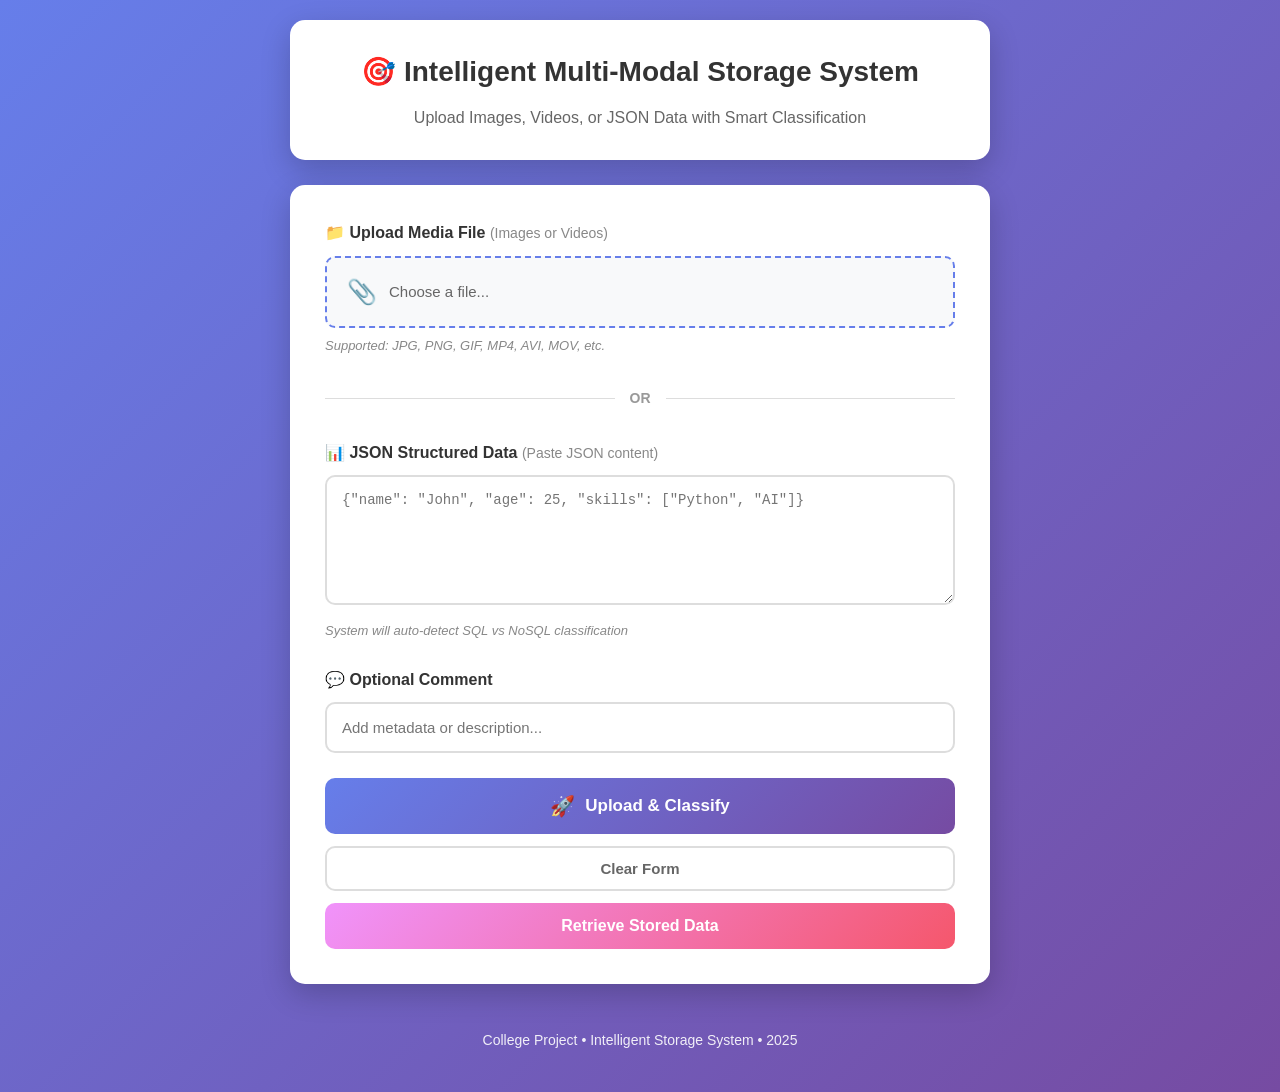
==== frontend/index.html @ 04abd2ca "first commit" ====
<!DOCTYPE html>
<html lang="en">

<head>
    <meta charset="UTF-8">
    <meta name="viewport" content="width=device-width, initial-scale=1.0">
    <title>Intelligent Multi-Modal Storage System</title>
    <link rel="stylesheet" href="style.css">
</head>

<body>
    <!-- Main Container -->
    <div class="container">

        <!-- Title Banner -->
        <header class="banner">
            <h1>🎯 Intelligent Multi-Modal Storage System</h1>
            <p class="subtitle">Upload Images, Videos, or JSON Data with Smart Classification</p>
        </header>

        <!-- Upload Form Card -->
        <div class="card">
            <form id="uploadForm" method="POST" action="http://127.0.0.1:5000/upload" enctype="multipart/form-data">

                <!-- File Upload Section -->
                <div class="form-section">
                    <label for="media_file" class="form-label">
                        📁 Upload Media File
                        <span class="label-hint">(Images or Videos)</span>
                    </label>
                    <div class="file-input-wrapper">
                        <input type="file" id="media_file" name="file" accept="image/*,video/*" class="file-input">
                        <label for="media_file" class="file-input-label">
                            <span class="file-icon">📎</span>
                            <span id="fileName">Choose a file...</span>
                        </label>
                    </div>
                    <p class="input-hint">Supported: JPG, PNG, GIF, MP4, AVI, MOV, etc.</p>
                </div>

                <!-- Divider -->
                <div class="divider">
                    <span>OR</span>
                </div>

                <!-- JSON Input Section -->
                <div class="form-section">
                    <label for="json_text" class="form-label">
                        📊 JSON Structured Data
                        <span class="label-hint">(Paste JSON content)</span>
                    </label>
                    <textarea id="json_text" name="json_data"
                        placeholder='{"name": "John", "age": 25, "skills": ["Python", "AI"]}' rows="6"
                        class="json-textarea"></textarea>
                    <p class="input-hint">System will auto-detect SQL vs NoSQL classification</p>
                </div>

                <!-- Comment Section -->
                <div class="form-section">
                    <label for="comment" class="form-label">
                        💬 Optional Comment
                    </label>
                    <input type="text" id="comment" name="comment" placeholder="Add metadata or description..."
                        class="comment-input">
                </div>

                <!-- Submit Button -->
                <button type="submit" class="submit-btn">
                    <span class="btn-icon">🚀</span>
                    Upload & Classify
                </button>

                <!-- Clear Form Button -->
                <button type="button" class="clear-btn" onclick="clearForm()">
                    Clear Form
                </button>

                <button type="button" class="retrieve-btn" onclick="retrieveData()">
                    Retrieve Stored Data
                </button>


            </form>
        </div>

        <!-- Result Display Area -->
        <div id="result" class="result-container" style="display: none;">
            <!-- Results will be dynamically inserted here -->
        </div>

        <!-- Footer Info -->
        <footer class="footer">
            <p>College Project • Intelligent Storage System • 2025</p>
        </footer>
    </div>

    <!-- JavaScript for Form Handling -->
    <script>
        // Display selected filename in custom file input
        document.getElementById('media_file').addEventListener('change', function (e) {
            const fileName = e.target.files[0]?.name || 'Choose a file...';
            document.getElementById('fileName').textContent = fileName;
        });

        // Handle form submission with AJAX
        document.getElementById('uploadForm').addEventListener('submit', async function (e) {
            // Prevent default form submission (page reload)
            e.preventDefault();

            // Get the result container
            const resultDiv = document.getElementById('result');

            // Show loading state
            resultDiv.style.display = 'block';
            resultDiv.innerHTML = `
                <div class="loading">
                    <div class="spinner"></div>
                    <p>Processing your upload...</p>
                </div>
            `;

            try {
                // Create FormData object from the form
                const formData = new FormData(this);

                // Send POST request to backend using Fetch API
                const response = await fetch('http://127.0.0.1:5000/upload', {
                    method: 'POST',
                    body: formData
                });

                // Parse JSON response from server
                const data = await response.json();

                // Check if request was successful
                if (response.ok) {
                    // Display SUCCESS result
                    displaySuccess(data);
                } else {
                    // Display ERROR result
                    displayError(data);
                }

            } catch (error) {
                // Handle network errors or unexpected issues
                resultDiv.innerHTML = `
                    <div class="result-card error-card">
                        <div class="result-header error">
                            <span class="result-icon">❌</span>
                            <h3>Connection Error</h3>
                        </div>
                        <div class="result-body">
                            <p><strong>Error:</strong> ${error.message}</p>
                            <p class="error-hint">Please ensure the backend server is running on http://127.0.0.1:5000</p>
                        </div>
                    </div>
                `;
            }
        });

        /**
         * Display successful upload result
         * @param {Object} data - Response data from backend
         */
        function displaySuccess(data) {
            const resultDiv = document.getElementById('result');

            const typeIcons = {
                'image': '🖼️',
                'video': '🎬',
                'json': '📊'
            };

            const storageIcons = {
                'images': '🖼️',
                'videos': '🎬',
                'sql': '🗄️',
                'nosql': '📦'
            };

            // Determine the file path based on storage type
            let viewLink = '';
            if (data.filename) {
                let folder = data.chosen_storage;
                if (folder === 'sql' || folder === 'nosql') {
                    folder = 'json_data';
                }
                viewLink = `http://127.0.0.1:5000/storage/${folder}/${data.filename}`;
            }

            // Build HTML for success result
            resultDiv.innerHTML = `
        <div class="result-card success-card">
            <div class="result-header success">
                <span class="result-icon">✅</span>
                <h3>Upload Successful!</h3>
            </div>
            <div class="result-body">
                <div class="result-item">
                    <span class="item-label">Input Type:</span>
                    <span class="item-value">
                        ${typeIcons[data.input_type] || '📄'} 
                        ${data.input_type.toUpperCase()}
                    </span>
                </div>
                <div class="result-item">
                    <span class="item-label">Storage Location:</span>
                    <span class="item-value">
                        ${storageIcons[data.chosen_storage] || '💾'} 
                        ${data.chosen_storage.toUpperCase()}
                    </span>
                </div>
                ${data.filename ? `
                <div class="result-item">
                    <span class="item-label">Filename:</span>
                    <span class="item-value filename">${data.filename}</span>
                </div>
                ` : ''}
                ${viewLink ? `
                <div class="result-item">
                    <span class="item-label">View File:</span>
                    <span class="item-value">
                        <a href="${viewLink}" target="_blank" class="view-file-link">
                            👁️ Open File
                        </a>
                    </span>
                </div>
                ` : ''}
                ${data.comment_received ? `
                <div class="result-item">
                    <span class="item-label">Comment:</span>
                    <span class="item-value">${data.comment_received}</span>
                </div>
                ` : ''}
                <div class="result-message">
                    <p>${data.message}</p>
                </div>
            </div>
        </div>
    `;

            resultDiv.scrollIntoView({ behavior: 'smooth', block: 'nearest' });
            addCloseButton(resultDiv);
        }

        /**
         * Display error message
         * @param {Object} data - Error data from backend
         */
        function displayError(data) {
            const resultDiv = document.getElementById('result');

            resultDiv.innerHTML = `
                <div class="result-card error-card">
                    <div class="result-header error">
                        <span class="result-icon">⚠️</span>
                        <h3>Upload Failed</h3>
                    </div>
                    <div class="result-body">
                        <div class="result-item">
                            <span class="item-label">Error:</span>
                            <span class="item-value error-text">${data.error || 'Unknown error'}</span>
                        </div>
                        <div class="result-message">
                            <p>${data.message || 'Please check your input and try again.'}</p>
                        </div>
                    </div>
                </div>
            `;

            // Scroll to result
            resultDiv.scrollIntoView({ behavior: 'smooth', block: 'nearest' });

            // Keep the error message visible
            addCloseButton(resultDiv);
        }

        /**
         * Add a close button to the result card
         * @param {HTMLElement} resultDiv - The result container element
         */
        function addCloseButton(resultDiv) {
            // Check if close button already exists
            if (resultDiv.querySelector('.close-result-btn')) return;

            const closeBtn = document.createElement('button');
            closeBtn.className = 'close-result-btn';
            closeBtn.innerHTML = '✖ Close';
            closeBtn.onclick = function () {
                resultDiv.style.display = 'none';
            };

            const resultCard = resultDiv.querySelector('.result-card');
            if (resultCard) {
                resultCard.appendChild(closeBtn);
            }
        }

        /**
         * Clear the form but keep results visible
         */
        function clearForm() {
            document.getElementById('uploadForm').reset();
            document.getElementById('fileName').textContent = 'Choose a file...';
            // Don't hide the result - let user manually close it with the X button
        }

        async function retrieveData() {
            const resultDiv = document.getElementById('result');
            resultDiv.style.display = 'block';
            resultDiv.innerHTML = `<div class="loading"><div class="spinner"></div><p>Fetching stored data...</p></div>`;

            try {
                const response = await fetch('http://127.0.0.1:5000/retrieve');
                const data = await response.json();

                // Create clickable file lists
                const imageLinks = data.images.map(file =>
                    `<a href="http://127.0.0.1:5000/storage/images/${file}" target="_blank">${file}</a>`
                ).join(', ') || 'No images stored';

                const videoLinks = data.videos.map(file =>
                    `<a href="http://127.0.0.1:5000/storage/videos/${file}" target="_blank">${file}</a>`
                ).join(', ') || 'No videos stored';

                const jsonLinks = data.json_data.map(file =>
                    `<a href="http://127.0.0.1:5000/storage/json_data/${file}" target="_blank">${file}</a>`
                ).join(', ') || 'No JSON files stored';

                let html = `
            <div class="result-card success-card">
                <div class="result-header success">
                    <span class="result-icon">📂</span>
                    <h3>Retrieved Data</h3>
                </div>
                <div class="result-body">
                    <p><strong>Images:</strong> ${imageLinks}</p>
                    <p><strong>Videos:</strong> ${videoLinks}</p>
                    <p><strong>JSON Data:</strong> ${jsonLinks}</p>
                </div>
            </div>`;

                resultDiv.innerHTML = html;
                addCloseButton(resultDiv);
            } catch (error) {
                resultDiv.innerHTML = `
            <div class="result-card error-card">
                <div class="result-header error">
                    <span class="result-icon">❌</span>
                    <h3>Error</h3>
                </div>
                <div class="result-body">
                    <p>Failed to retrieve data: ${error.message}</p>
                </div>
            </div>`;
                addCloseButton(resultDiv);
            }
        }

    </script>
</body>

</html>
---- frontend/style.css ----
/* ========================================
   Intelligent Multi-Modal Storage System
   Modern, Responsive CSS Styling
   ======================================== */

/* ========== Global Styles ========== */
* {
    margin: 0;
    padding: 0;
    box-sizing: border-box;
}

body {
    font-family: 'Segoe UI', Tahoma, Geneva, Verdana, sans-serif;
    background: linear-gradient(135deg, #667eea 0%, #764ba2 100%);
    min-height: 100vh;
    padding: 20px;
    line-height: 1.6;
}

/* ========== Container ========== */
.container {
    max-width: 700px;
    margin: 0 auto;
    animation: fadeIn 0.5s ease-in;
}

@keyframes fadeIn {
    from {
        opacity: 0;
        transform: translateY(20px);
    }
    to {
        opacity: 1;
        transform: translateY(0);
    }
}

/* ========== Title Banner ========== */
.banner {
    background: white;
    padding: 30px;
    border-radius: 15px;
    box-shadow: 0 10px 30px rgba(0, 0, 0, 0.2);
    text-align: center;
    margin-bottom: 25px;
}

.banner h1 {
    color: #333;
    font-size: 28px;
    margin-bottom: 10px;
}

.banner .subtitle {
    color: #666;
    font-size: 16px;
}

/* ========== Card Layout ========== */
.card {
    background: white;
    padding: 35px;
    border-radius: 15px;
    box-shadow: 0 10px 30px rgba(0, 0, 0, 0.2);
    margin-bottom: 25px;
}

/* ========== Form Sections ========== */
.form-section {
    margin-bottom: 25px;
}

.form-label {
    display: block;
    font-weight: 600;
    color: #333;
    margin-bottom: 10px;
    font-size: 16px;
}

.label-hint {
    font-weight: normal;
    color: #888;
    font-size: 14px;
}

.input-hint {
    font-size: 13px;
    color: #888;
    margin-top: 8px;
    font-style: italic;
}

/* ========== File Input Styling ========== */
.file-input-wrapper {
    position: relative;
}

.file-input {
    display: none;
}

.file-input-label {
    display: flex;
    align-items: center;
    padding: 15px 20px;
    background: #f8f9fa;
    border: 2px dashed #667eea;
    border-radius: 10px;
    cursor: pointer;
    transition: all 0.3s ease;
}

.file-input-label:hover {
    background: #e9ecef;
    border-color: #764ba2;
}

.file-icon {
    font-size: 24px;
    margin-right: 12px;
}

#fileName {
    color: #666;
    font-size: 15px;
}

/* ========== JSON Textarea ========== */
.json-textarea {
    width: 100%;
    padding: 15px;
    border: 2px solid #ddd;
    border-radius: 10px;
    font-family: 'Courier New', monospace;
    font-size: 14px;
    resize: vertical;
    transition: border-color 0.3s ease;
}

.json-textarea:focus {
    outline: none;
    border-color: #667eea;
    box-shadow: 0 0 0 3px rgba(102, 126, 234, 0.1);
}

/* ========== Comment Input ========== */
.comment-input {
    width: 100%;
    padding: 15px;
    border: 2px solid #ddd;
    border-radius: 10px;
    font-size: 15px;
    transition: border-color 0.3s ease;
}

.comment-input:focus {
    outline: none;
    border-color: #667eea;
    box-shadow: 0 0 0 3px rgba(102, 126, 234, 0.1);
}

/* ========== Divider ========== */
.divider {
    display: flex;
    align-items: center;
    text-align: center;
    margin: 30px 0;
}

.divider::before,
.divider::after {
    content: '';
    flex: 1;
    border-bottom: 1px solid #ddd;
}

.divider span {
    padding: 0 15px;
    color: #999;
    font-weight: 600;
    font-size: 14px;
}

/* ========== Submit Button ========== */
.submit-btn {
    width: 100%;
    padding: 16px;
    background: linear-gradient(135deg, #667eea 0%, #764ba2 100%);
    color: white;
    border: none;
    border-radius: 10px;
    font-size: 17px;
    font-weight: 600;
    cursor: pointer;
    transition: transform 0.2s ease, box-shadow 0.2s ease;
    display: flex;
    align-items: center;
    justify-content: center;
    gap: 10px;
}

.submit-btn:hover {
    transform: translateY(-2px);
    box-shadow: 0 8px 20px rgba(102, 126, 234, 0.4);
}

.submit-btn:active {
    transform: translateY(0);
}

.btn-icon {
    font-size: 20px;
}

/* ========== Clear Button ========== */
.clear-btn {
    width: 100%;
    padding: 12px;
    background: white;
    color: #666;
    border: 2px solid #ddd;
    border-radius: 10px;
    font-size: 15px;
    font-weight: 600;
    cursor: pointer;
    margin-top: 12px;
    transition: all 0.3s ease;
}

.clear-btn:hover {
    background: #f8f9fa;
    border-color: #999;
    color: #333;
}

/* ========== Retrieve Button ========== */
.retrieve-btn {
    width: 100%;
    padding: 14px;
    background: linear-gradient(135deg, #f093fb 0%, #f5576c 100%);
    color: white;
    border: none;
    border-radius: 10px;
    font-size: 16px;
    font-weight: 600;
    cursor: pointer;
    margin-top: 12px;
    transition: transform 0.2s ease, box-shadow 0.2s ease;
    display: flex;
    align-items: center;
    justify-content: center;
    gap: 8px;
}

.retrieve-btn:hover {
    transform: translateY(-2px);
    box-shadow: 0 8px 20px rgba(245, 87, 108, 0.4);
}

.retrieve-btn:active {
    transform: translateY(0);
}

/* ========== View Links ========== */
.card a {
    display: inline-block;
    padding: 10px 20px;
    background: #f8f9fa;
    color: #667eea;
    text-decoration: none;
    border-radius: 8px;
    font-size: 14px;
    font-weight: 600;
    margin-top: 12px;
    margin-right: 10px;
    border: 2px solid #ddd;
    transition: all 0.3s ease;
}

.card a:hover {
    background: #667eea;
    color: white;
    border-color: #667eea;
    transform: translateY(-1px);
    box-shadow: 0 4px 12px rgba(102, 126, 234, 0.3);
}

.card a:active {
    transform: translateY(0);
}

/* ========== Result Container ========== */
.result-container {
    margin-bottom: 25px;
    animation: slideIn 0.4s ease-out;
}

@keyframes slideIn {
    from {
        opacity: 0;
        transform: translateY(30px);
    }
    to {
        opacity: 1;
        transform: translateY(0);
    }
}

/* ========== Result Card ========== */
.result-card {
    background: white;
    border-radius: 15px;
    box-shadow: 0 10px 30px rgba(0, 0, 0, 0.2);
    overflow: hidden;
}

.result-header {
    padding: 20px 30px;
    display: flex;
    align-items: center;
    gap: 15px;
}

.result-header.success {
    background: linear-gradient(135deg, #11998e 0%, #38ef7d 100%);
    color: white;
}

.result-header.error {
    background: linear-gradient(135deg, #eb3349 0%, #f45c43 100%);
    color: white;
}

.result-icon {
    font-size: 28px;
}

.result-header h3 {
    font-size: 20px;
    font-weight: 600;
}

.result-body {
    padding: 30px;
}

/* ========== Result Items ========== */
.result-item {
    display: flex;
    justify-content: space-between;
    align-items: flex-start;
    padding: 12px 0;
    border-bottom: 1px solid #eee;
}

.result-item:last-of-type {
    border-bottom: none;
}

.item-label {
    font-weight: 600;
    color: #555;
    flex-shrink: 0;
    margin-right: 20px;
}

.item-value {
    color: #333;
    text-align: right;
    word-break: break-word;
}

.item-value.filename {
    font-family: 'Courier New', monospace;
    background: #f8f9fa;
    padding: 4px 8px;
    border-radius: 5px;
    font-size: 13px;
}

.error-text {
    color: #eb3349;
    font-weight: 600;
}

/* ========== Retrieved Data Styling ========== */
.result-body p {
    margin-bottom: 12px;
    padding: 10px;
    background: #f8f9fa;
    border-radius: 6px;
    border-left: 3px solid #667eea;
}

.result-body p:last-child {
    margin-bottom: 0;
}

.result-body p strong {
    color: #667eea;
    display: inline-block;
    min-width: 120px;
}

/* ========== Result Message ========== */
.result-message {
    margin-top: 20px;
    padding: 15px;
    background: #f8f9fa;
    border-radius: 8px;
    border-left: 4px solid #667eea;
}

.result-message p {
    color: #555;
    font-size: 14px;
    line-height: 1.6;
}

.error-hint {
    margin-top: 10px;
    font-size: 13px;
    color: #888;
    font-style: italic;
}

/* ========== View File Link in Results ========== */
.view-file-link {
    display: inline-block;
    padding: 8px 16px;
    background: #667eea;
    color: white !important;
    text-decoration: none;
    border-radius: 6px;
    font-size: 13px;
    font-weight: 600;
    transition: all 0.3s ease;
}

.view-file-link:hover {
    background: #764ba2;
    transform: translateY(-1px);
    box-shadow: 0 4px 12px rgba(102, 126, 234, 0.4);
}

/* ========== Loading State ========== */
.loading {
    text-align: center;
    padding: 40px;
    background: white;
    border-radius: 15px;
    box-shadow: 0 10px 30px rgba(0, 0, 0, 0.2);
}

.spinner {
    border: 4px solid #f3f3f3;
    border-top: 4px solid #667eea;
    border-radius: 50%;
    width: 50px;
    height: 50px;
    animation: spin 1s linear infinite;
    margin: 0 auto 20px;
}

@keyframes spin {
    0% { transform: rotate(0deg); }
    100% { transform: rotate(360deg); }
}

.loading p {
    color: #666;
    font-size: 16px;
}

/* ========== Footer ========== */
.footer {
    text-align: center;
    padding: 20px;
    color: white;
    font-size: 14px;
    opacity: 0.9;
}

/* ========== Responsive Design ========== */
@media (max-width: 768px) {
    body {
        padding: 15px;
    }

    .banner {
        padding: 20px;
    }

    .banner h1 {
        font-size: 22px;
    }

    .banner .subtitle {
        font-size: 14px;
    }

    .card {
        padding: 25px;
    }

    .result-item {
        flex-direction: column;
        gap: 5px;
    }

    .item-value {
        text-align: left;
    }

    .result-body {
        padding: 20px;
    }
}

@media (max-width: 480px) {
    .banner h1 {
        font-size: 20px;
    }

    .card {
        padding: 20px;
    }

    .form-label {
        font-size: 15px;
    }

    .submit-btn {
        font-size: 16px;
        padding: 14px;
    }
}
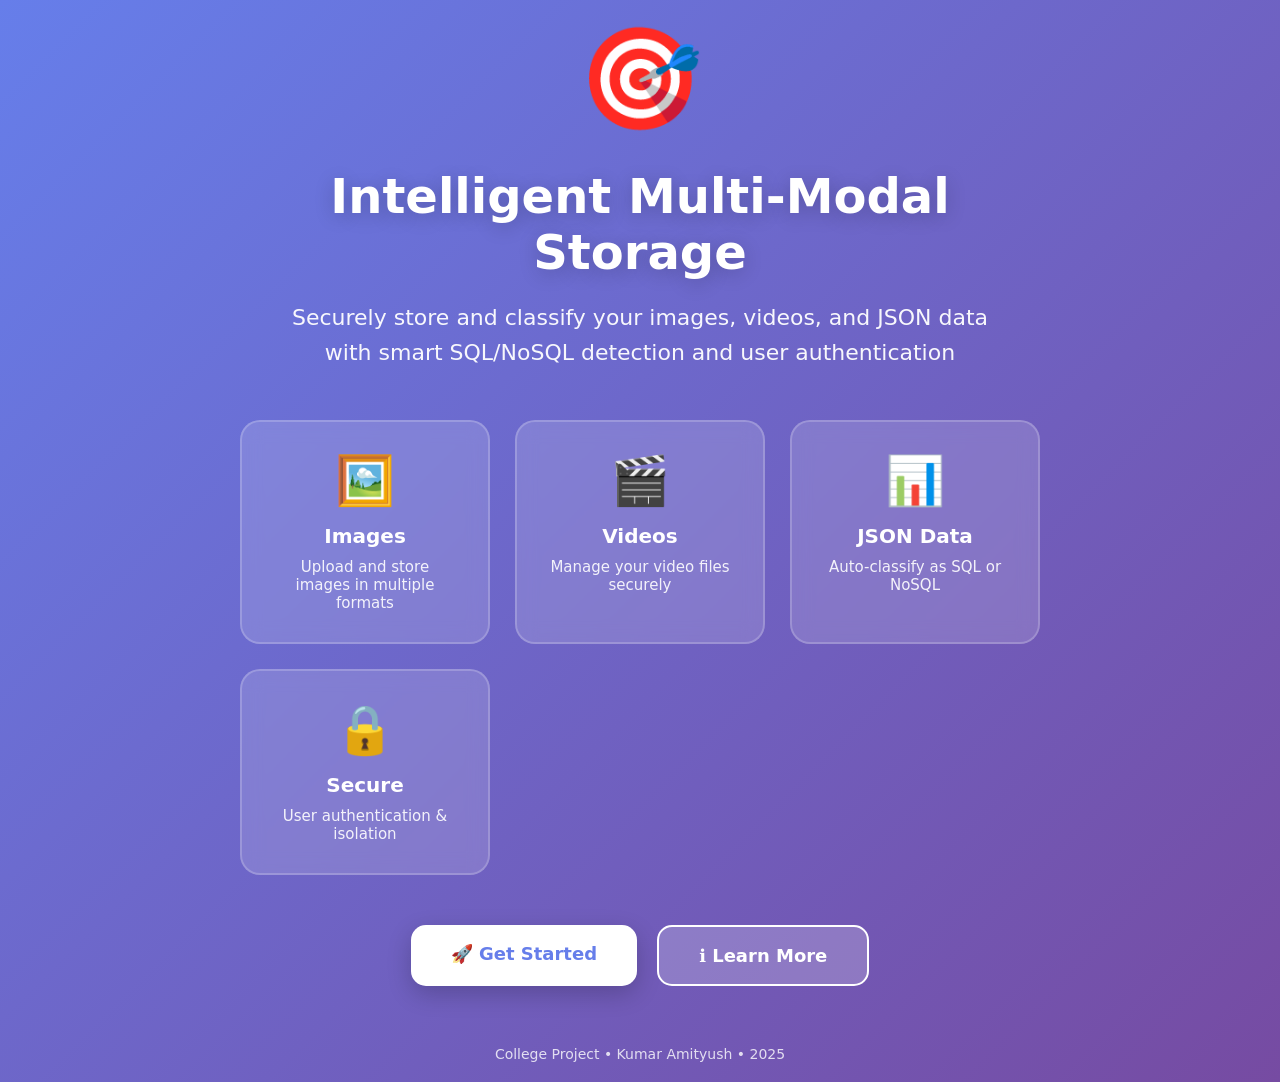
==== commit 31996324: "login-dash changes" ====
--- a/frontend/index.html
+++ b/frontend/index.html
@@ -1,363 +1,251 @@
 <!DOCTYPE html>
 <html lang="en">
-
 <head>
     <meta charset="UTF-8">
     <meta name="viewport" content="width=device-width, initial-scale=1.0">
     <title>Intelligent Multi-Modal Storage System</title>
-    <link rel="stylesheet" href="style.css">
+    <style>
+        * {
+            margin: 0;
+            padding: 0;
+            box-sizing: border-box;
+        }
+
+        body {
+            font-family: 'Segoe UI', system-ui, sans-serif;
+            background: linear-gradient(135deg, #667eea 0%, #764ba2 100%);
+            min-height: 100vh;
+            display: flex;
+            align-items: center;
+            justify-content: center;
+            padding: 20px;
+            color: white;
+        }
+
+        .landing-container {
+            text-align: center;
+            max-width: 800px;
+            animation: fadeIn 0.8s ease-out;
+        }
+
+        @keyframes fadeIn {
+            from {
+                opacity: 0;
+                transform: translateY(30px);
+            }
+            to {
+                opacity: 1;
+                transform: translateY(0);
+            }
+        }
+
+        .logo {
+            font-size: 100px;
+            margin-bottom: 30px;
+            animation: bounce 2s infinite;
+        }
+
+        @keyframes bounce {
+            0%, 100% { transform: translateY(0); }
+            50% { transform: translateY(-20px); }
+        }
+
+        h1 {
+            font-size: 48px;
+            margin-bottom: 20px;
+            font-weight: 800;
+            text-shadow: 0 4px 20px rgba(0, 0, 0, 0.2);
+        }
+
+        .subtitle {
+            font-size: 22px;
+            margin-bottom: 50px;
+            opacity: 0.95;
+            line-height: 1.6;
+        }
+
+        .features {
+            display: grid;
+            grid-template-columns: repeat(auto-fit, minmax(200px, 1fr));
+            gap: 25px;
+            margin-bottom: 50px;
+        }
+
+        .feature {
+            background: rgba(255, 255, 255, 0.15);
+            padding: 30px;
+            border-radius: 20px;
+            backdrop-filter: blur(10px);
+            border: 2px solid rgba(255, 255, 255, 0.2);
+            transition: all 0.3s ease;
+        }
+
+        .feature:hover {
+            transform: translateY(-10px);
+            background: rgba(255, 255, 255, 0.25);
+        }
+
+        .feature-icon {
+            font-size: 48px;
+            margin-bottom: 15px;
+        }
+
+        .feature h3 {
+            font-size: 20px;
+            margin-bottom: 10px;
+        }
+
+        .feature p {
+            font-size: 15px;
+            opacity: 0.9;
+        }
+
+        .cta-buttons {
+            display: flex;
+            gap: 20px;
+            justify-content: center;
+            flex-wrap: wrap;
+        }
+
+        .btn {
+            padding: 18px 40px;
+            font-size: 18px;
+            font-weight: 700;
+            border: none;
+            border-radius: 15px;
+            cursor: pointer;
+            transition: all 0.3s ease;
+            text-decoration: none;
+            display: inline-block;
+        }
+
+        .btn-primary {
+            background: white;
+            color: #667eea;
+            box-shadow: 0 8px 25px rgba(0, 0, 0, 0.2);
+        }
+
+        .btn-primary:hover {
+            transform: translateY(-3px);
+            box-shadow: 0 12px 35px rgba(0, 0, 0, 0.3);
+        }
+
+        .btn-secondary {
+            background: rgba(255, 255, 255, 0.2);
+            color: white;
+            border: 2px solid white;
+        }
+
+        .btn-secondary:hover {
+            background: rgba(255, 255, 255, 0.3);
+            transform: translateY(-3px);
+        }
+
+        .footer {
+            margin-top: 60px;
+            font-size: 14px;
+            opacity: 0.8;
+        }
+
+        @media (max-width: 768px) {
+            h1 {
+                font-size: 36px;
+            }
+
+            .subtitle {
+                font-size: 18px;
+            }
+
+            .features {
+                grid-template-columns: 1fr;
+            }
+
+            .cta-buttons {
+                flex-direction: column;
+            }
+
+            .btn {
+                width: 100%;
+            }
+        }
+    </style>
 </head>
-
 <body>
-    <!-- Main Container -->
-    <div class="container">
-
-        <!-- Title Banner -->
-        <header class="banner">
-            <h1>🎯 Intelligent Multi-Modal Storage System</h1>
-            <p class="subtitle">Upload Images, Videos, or JSON Data with Smart Classification</p>
-        </header>
-
-        <!-- Upload Form Card -->
-        <div class="card">
-            <form id="uploadForm" method="POST" action="http://127.0.0.1:5000/upload" enctype="multipart/form-data">
-
-                <!-- File Upload Section -->
-                <div class="form-section">
-                    <label for="media_file" class="form-label">
-                        📁 Upload Media File
-                        <span class="label-hint">(Images or Videos)</span>
-                    </label>
-                    <div class="file-input-wrapper">
-                        <input type="file" id="media_file" name="file" accept="image/*,video/*" class="file-input">
-                        <label for="media_file" class="file-input-label">
-                            <span class="file-icon">📎</span>
-                            <span id="fileName">Choose a file...</span>
-                        </label>
-                    </div>
-                    <p class="input-hint">Supported: JPG, PNG, GIF, MP4, AVI, MOV, etc.</p>
-                </div>
-
-                <!-- Divider -->
-                <div class="divider">
-                    <span>OR</span>
-                </div>
-
-                <!-- JSON Input Section -->
-                <div class="form-section">
-                    <label for="json_text" class="form-label">
-                        📊 JSON Structured Data
-                        <span class="label-hint">(Paste JSON content)</span>
-                    </label>
-                    <textarea id="json_text" name="json_data"
-                        placeholder='{"name": "John", "age": 25, "skills": ["Python", "AI"]}' rows="6"
-                        class="json-textarea"></textarea>
-                    <p class="input-hint">System will auto-detect SQL vs NoSQL classification</p>
-                </div>
-
-                <!-- Comment Section -->
-                <div class="form-section">
-                    <label for="comment" class="form-label">
-                        💬 Optional Comment
-                    </label>
-                    <input type="text" id="comment" name="comment" placeholder="Add metadata or description..."
-                        class="comment-input">
-                </div>
-
-                <!-- Submit Button -->
-                <button type="submit" class="submit-btn">
-                    <span class="btn-icon">🚀</span>
-                    Upload & Classify
-                </button>
-
-                <!-- Clear Form Button -->
-                <button type="button" class="clear-btn" onclick="clearForm()">
-                    Clear Form
-                </button>
-
-                <button type="button" class="retrieve-btn" onclick="retrieveData()">
-                    Retrieve Stored Data
-                </button>
-
-
-            </form>
+    <div class="landing-container">
+        <div class="logo">🎯</div>
+        <h1>Intelligent Multi-Modal Storage</h1>
+        <p class="subtitle">
+            Securely store and classify your images, videos, and JSON data<br>
+            with smart SQL/NoSQL detection and user authentication
+        </p>
+
+        <div class="features">
+            <div class="feature">
+                <div class="feature-icon">🖼️</div>
+                <h3>Images</h3>
+                <p>Upload and store images in multiple formats</p>
+            </div>
+            <div class="feature">
+                <div class="feature-icon">🎬</div>
+                <h3>Videos</h3>
+                <p>Manage your video files securely</p>
+            </div>
+            <div class="feature">
+                <div class="feature-icon">📊</div>
+                <h3>JSON Data</h3>
+                <p>Auto-classify as SQL or NoSQL</p>
+            </div>
+            <div class="feature">
+                <div class="feature-icon">🔒</div>
+                <h3>Secure</h3>
+                <p>User authentication & isolation</p>
+            </div>
         </div>
 
-        <!-- Result Display Area -->
-        <div id="result" class="result-container" style="display: none;">
-            <!-- Results will be dynamically inserted here -->
+        <div class="cta-buttons">
+            <a href="login.html" class="btn btn-primary">
+                🚀 Get Started
+            </a>
+            <a href="#" class="btn btn-secondary" onclick="showInfo(); return false;">
+                ℹ️ Learn More
+            </a>
         </div>
 
-        <!-- Footer Info -->
-        <footer class="footer">
-            <p>College Project • Intelligent Storage System • 2025</p>
-        </footer>
+        <div class="footer">
+            <p>College Project • Kumar Amityush • 2025</p>
+        </div>
     </div>
 
-    <!-- JavaScript for Form Handling -->
     <script>
-        // Display selected filename in custom file input
-        document.getElementById('media_file').addEventListener('change', function (e) {
-            const fileName = e.target.files[0]?.name || 'Choose a file...';
-            document.getElementById('fileName').textContent = fileName;
+        function showInfo() {
+            alert(`🎯 Intelligent Multi-Modal Storage System
+
+Features:
+✅ User Registration & Login
+✅ Secure File Storage
+✅ Image & Video Support
+✅ JSON Classification (SQL/NoSQL)
+✅ Personal User Dashboard
+✅ File Isolation & Privacy
+
+Click "Get Started" to begin!`);
+        }
+
+        // Auto-redirect if already logged in
+        window.addEventListener('load', async function() {
+            try {
+                const response = await fetch('http://127.0.0.1:5000/check-session', {
+                    credentials: 'include'
+                });
+                const data = await response.json();
+                
+                if (data.logged_in) {
+                    window.location.href = 'dashboard.html';
+                }
+            } catch (error) {
+                console.log('Not logged in');
+            }
         });
-
-        // Handle form submission with AJAX
-        document.getElementById('uploadForm').addEventListener('submit', async function (e) {
-            // Prevent default form submission (page reload)
-            e.preventDefault();
-
-            // Get the result container
-            const resultDiv = document.getElementById('result');
-
-            // Show loading state
-            resultDiv.style.display = 'block';
-            resultDiv.innerHTML = `
-                <div class="loading">
-                    <div class="spinner"></div>
-                    <p>Processing your upload...</p>
-                </div>
-            `;
-
-            try {
-                // Create FormData object from the form
-                const formData = new FormData(this);
-
-                // Send POST request to backend using Fetch API
-                const response = await fetch('http://127.0.0.1:5000/upload', {
-                    method: 'POST',
-                    body: formData
-                });
-
-                // Parse JSON response from server
-                const data = await response.json();
-
-                // Check if request was successful
-                if (response.ok) {
-                    // Display SUCCESS result
-                    displaySuccess(data);
-                } else {
-                    // Display ERROR result
-                    displayError(data);
-                }
-
-            } catch (error) {
-                // Handle network errors or unexpected issues
-                resultDiv.innerHTML = `
-                    <div class="result-card error-card">
-                        <div class="result-header error">
-                            <span class="result-icon">❌</span>
-                            <h3>Connection Error</h3>
-                        </div>
-                        <div class="result-body">
-                            <p><strong>Error:</strong> ${error.message}</p>
-                            <p class="error-hint">Please ensure the backend server is running on http://127.0.0.1:5000</p>
-                        </div>
-                    </div>
-                `;
-            }
-        });
-
-        /**
-         * Display successful upload result
-         * @param {Object} data - Response data from backend
-         */
-        function displaySuccess(data) {
-            const resultDiv = document.getElementById('result');
-
-            const typeIcons = {
-                'image': '🖼️',
-                'video': '🎬',
-                'json': '📊'
-            };
-
-            const storageIcons = {
-                'images': '🖼️',
-                'videos': '🎬',
-                'sql': '🗄️',
-                'nosql': '📦'
-            };
-
-            // Determine the file path based on storage type
-            let viewLink = '';
-            if (data.filename) {
-                let folder = data.chosen_storage;
-                if (folder === 'sql' || folder === 'nosql') {
-                    folder = 'json_data';
-                }
-                viewLink = `http://127.0.0.1:5000/storage/${folder}/${data.filename}`;
-            }
-
-            // Build HTML for success result
-            resultDiv.innerHTML = `
-        <div class="result-card success-card">
-            <div class="result-header success">
-                <span class="result-icon">✅</span>
-                <h3>Upload Successful!</h3>
-            </div>
-            <div class="result-body">
-                <div class="result-item">
-                    <span class="item-label">Input Type:</span>
-                    <span class="item-value">
-                        ${typeIcons[data.input_type] || '📄'} 
-                        ${data.input_type.toUpperCase()}
-                    </span>
-                </div>
-                <div class="result-item">
-                    <span class="item-label">Storage Location:</span>
-                    <span class="item-value">
-                        ${storageIcons[data.chosen_storage] || '💾'} 
-                        ${data.chosen_storage.toUpperCase()}
-                    </span>
-                </div>
-                ${data.filename ? `
-                <div class="result-item">
-                    <span class="item-label">Filename:</span>
-                    <span class="item-value filename">${data.filename}</span>
-                </div>
-                ` : ''}
-                ${viewLink ? `
-                <div class="result-item">
-                    <span class="item-label">View File:</span>
-                    <span class="item-value">
-                        <a href="${viewLink}" target="_blank" class="view-file-link">
-                            👁️ Open File
-                        </a>
-                    </span>
-                </div>
-                ` : ''}
-                ${data.comment_received ? `
-                <div class="result-item">
-                    <span class="item-label">Comment:</span>
-                    <span class="item-value">${data.comment_received}</span>
-                </div>
-                ` : ''}
-                <div class="result-message">
-                    <p>${data.message}</p>
-                </div>
-            </div>
-        </div>
-    `;
-
-            resultDiv.scrollIntoView({ behavior: 'smooth', block: 'nearest' });
-            addCloseButton(resultDiv);
-        }
-
-        /**
-         * Display error message
-         * @param {Object} data - Error data from backend
-         */
-        function displayError(data) {
-            const resultDiv = document.getElementById('result');
-
-            resultDiv.innerHTML = `
-                <div class="result-card error-card">
-                    <div class="result-header error">
-                        <span class="result-icon">⚠️</span>
-                        <h3>Upload Failed</h3>
-                    </div>
-                    <div class="result-body">
-                        <div class="result-item">
-                            <span class="item-label">Error:</span>
-                            <span class="item-value error-text">${data.error || 'Unknown error'}</span>
-                        </div>
-                        <div class="result-message">
-                            <p>${data.message || 'Please check your input and try again.'}</p>
-                        </div>
-                    </div>
-                </div>
-            `;
-
-            // Scroll to result
-            resultDiv.scrollIntoView({ behavior: 'smooth', block: 'nearest' });
-
-            // Keep the error message visible
-            addCloseButton(resultDiv);
-        }
-
-        /**
-         * Add a close button to the result card
-         * @param {HTMLElement} resultDiv - The result container element
-         */
-        function addCloseButton(resultDiv) {
-            // Check if close button already exists
-            if (resultDiv.querySelector('.close-result-btn')) return;
-
-            const closeBtn = document.createElement('button');
-            closeBtn.className = 'close-result-btn';
-            closeBtn.innerHTML = '✖ Close';
-            closeBtn.onclick = function () {
-                resultDiv.style.display = 'none';
-            };
-
-            const resultCard = resultDiv.querySelector('.result-card');
-            if (resultCard) {
-                resultCard.appendChild(closeBtn);
-            }
-        }
-
-        /**
-         * Clear the form but keep results visible
-         */
-        function clearForm() {
-            document.getElementById('uploadForm').reset();
-            document.getElementById('fileName').textContent = 'Choose a file...';
-            // Don't hide the result - let user manually close it with the X button
-        }
-
-        async function retrieveData() {
-            const resultDiv = document.getElementById('result');
-            resultDiv.style.display = 'block';
-            resultDiv.innerHTML = `<div class="loading"><div class="spinner"></div><p>Fetching stored data...</p></div>`;
-
-            try {
-                const response = await fetch('http://127.0.0.1:5000/retrieve');
-                const data = await response.json();
-
-                // Create clickable file lists
-                const imageLinks = data.images.map(file =>
-                    `<a href="http://127.0.0.1:5000/storage/images/${file}" target="_blank">${file}</a>`
-                ).join(', ') || 'No images stored';
-
-                const videoLinks = data.videos.map(file =>
-                    `<a href="http://127.0.0.1:5000/storage/videos/${file}" target="_blank">${file}</a>`
-                ).join(', ') || 'No videos stored';
-
-                const jsonLinks = data.json_data.map(file =>
-                    `<a href="http://127.0.0.1:5000/storage/json_data/${file}" target="_blank">${file}</a>`
-                ).join(', ') || 'No JSON files stored';
-
-                let html = `
-            <div class="result-card success-card">
-                <div class="result-header success">
-                    <span class="result-icon">📂</span>
-                    <h3>Retrieved Data</h3>
-                </div>
-                <div class="result-body">
-                    <p><strong>Images:</strong> ${imageLinks}</p>
-                    <p><strong>Videos:</strong> ${videoLinks}</p>
-                    <p><strong>JSON Data:</strong> ${jsonLinks}</p>
-                </div>
-            </div>`;
-
-                resultDiv.innerHTML = html;
-                addCloseButton(resultDiv);
-            } catch (error) {
-                resultDiv.innerHTML = `
-            <div class="result-card error-card">
-                <div class="result-header error">
-                    <span class="result-icon">❌</span>
-                    <h3>Error</h3>
-                </div>
-                <div class="result-body">
-                    <p>Failed to retrieve data: ${error.message}</p>
-                </div>
-            </div>`;
-                addCloseButton(resultDiv);
-            }
-        }
-
     </script>
 </body>
-
 </html>
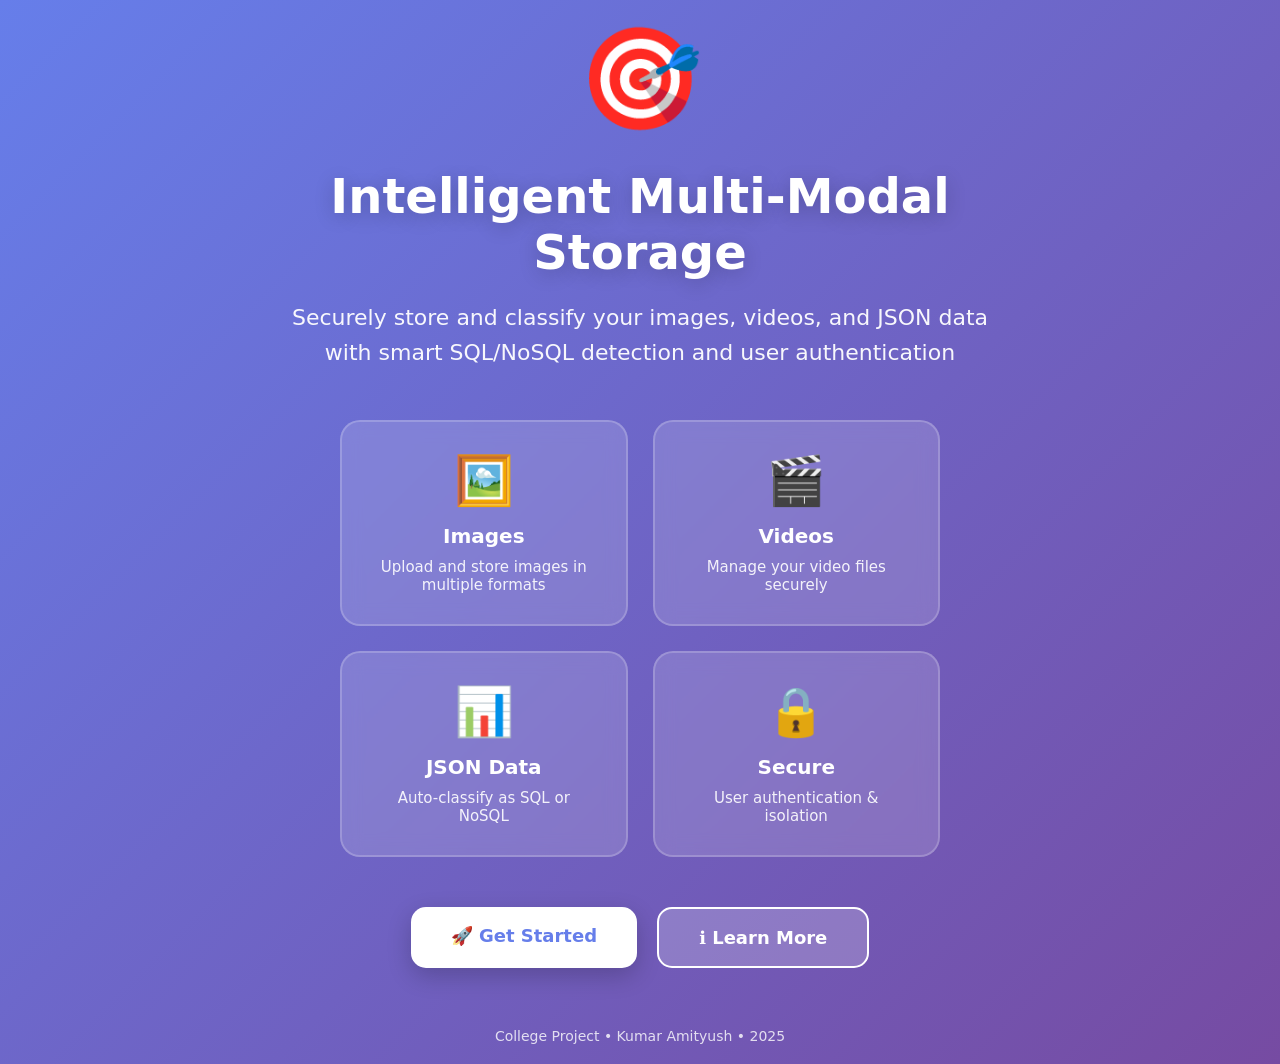
==== commit d58e82f7: "updating view and download feature" ====
--- a/frontend/index.html
+++ b/frontend/index.html
@@ -66,9 +66,12 @@
 
         .features {
             display: grid;
-            grid-template-columns: repeat(auto-fit, minmax(200px, 1fr));
+            grid-template-columns: repeat(2, 1fr);
             gap: 25px;
             margin-bottom: 50px;
+            max-width: 600px;
+            margin-left: auto;
+            margin-right: auto;
         }
 
         .feature {
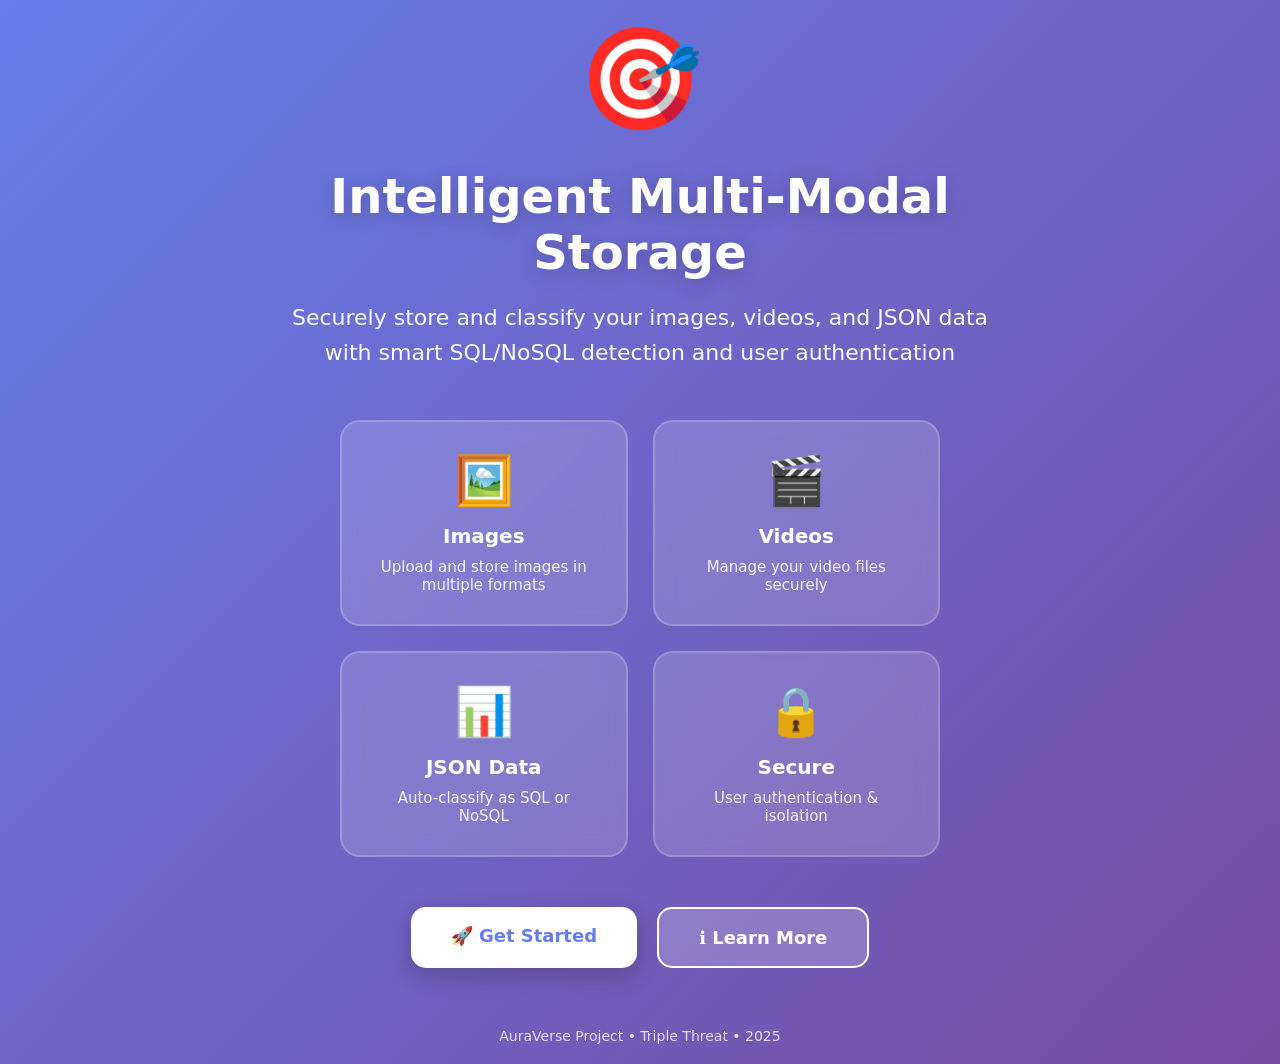
==== commit b14a9cdf: "Final changes" ====
--- a/frontend/index.html
+++ b/frontend/index.html
@@ -215,7 +215,7 @@
         </div>
 
         <div class="footer">
-            <p>College Project • Kumar Amityush • 2025</p>
+            <p>AuraVerse Project • Triple Threat • 2025</p>
         </div>
     </div>
 
